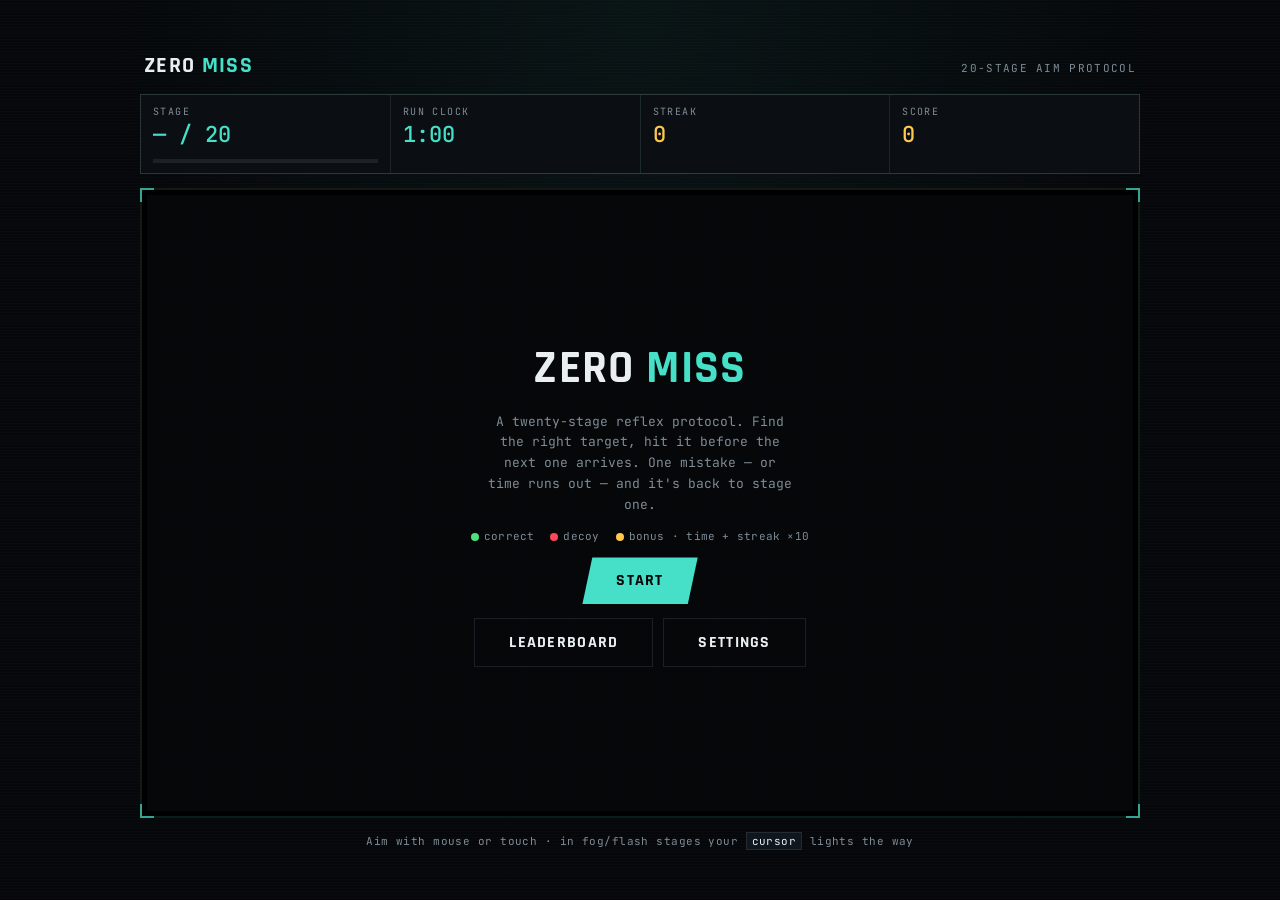
==== index.html @ 5481ea02 "Add index.html redirect to reflex-aim.html for GitHub Pages root URL" ====
<!DOCTYPE html>
<html lang="en">
<head>
<meta charset="UTF-8" />
<meta http-equiv="refresh" content="0; url=reflex-aim.html" />
<title>Zero Miss</title>
</head>
<body>
<p>Redirecting to <a href="reflex-aim.html">Zero Miss</a>…</p>
</body>
</html>
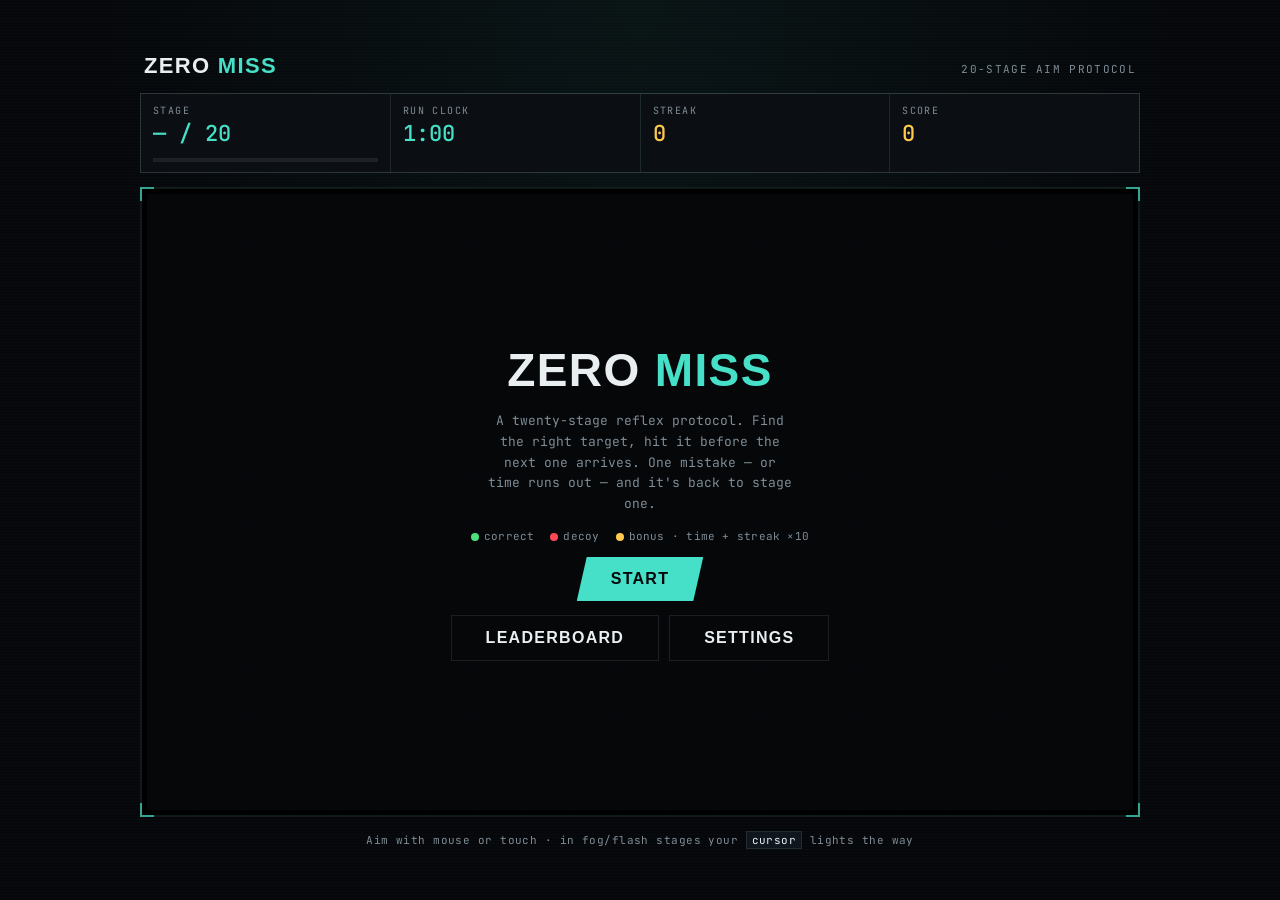
==== commit 1d48c160: "Rename reflex-aim.html to zero-miss.html for a cleaner URL path" ====
--- a/index.html
+++ b/index.html
@@ -2,10 +2,10 @@
 <html lang="en">
 <head>
 <meta charset="UTF-8" />
-<meta http-equiv="refresh" content="0; url=reflex-aim.html" />
+<meta http-equiv="refresh" content="0; url=zero-miss.html" />
 <title>Zero Miss</title>
 </head>
 <body>
-<p>Redirecting to <a href="reflex-aim.html">Zero Miss</a>…</p>
+<p>Redirecting to <a href="zero-miss.html">Zero Miss</a>…</p>
 </body>
 </html>
